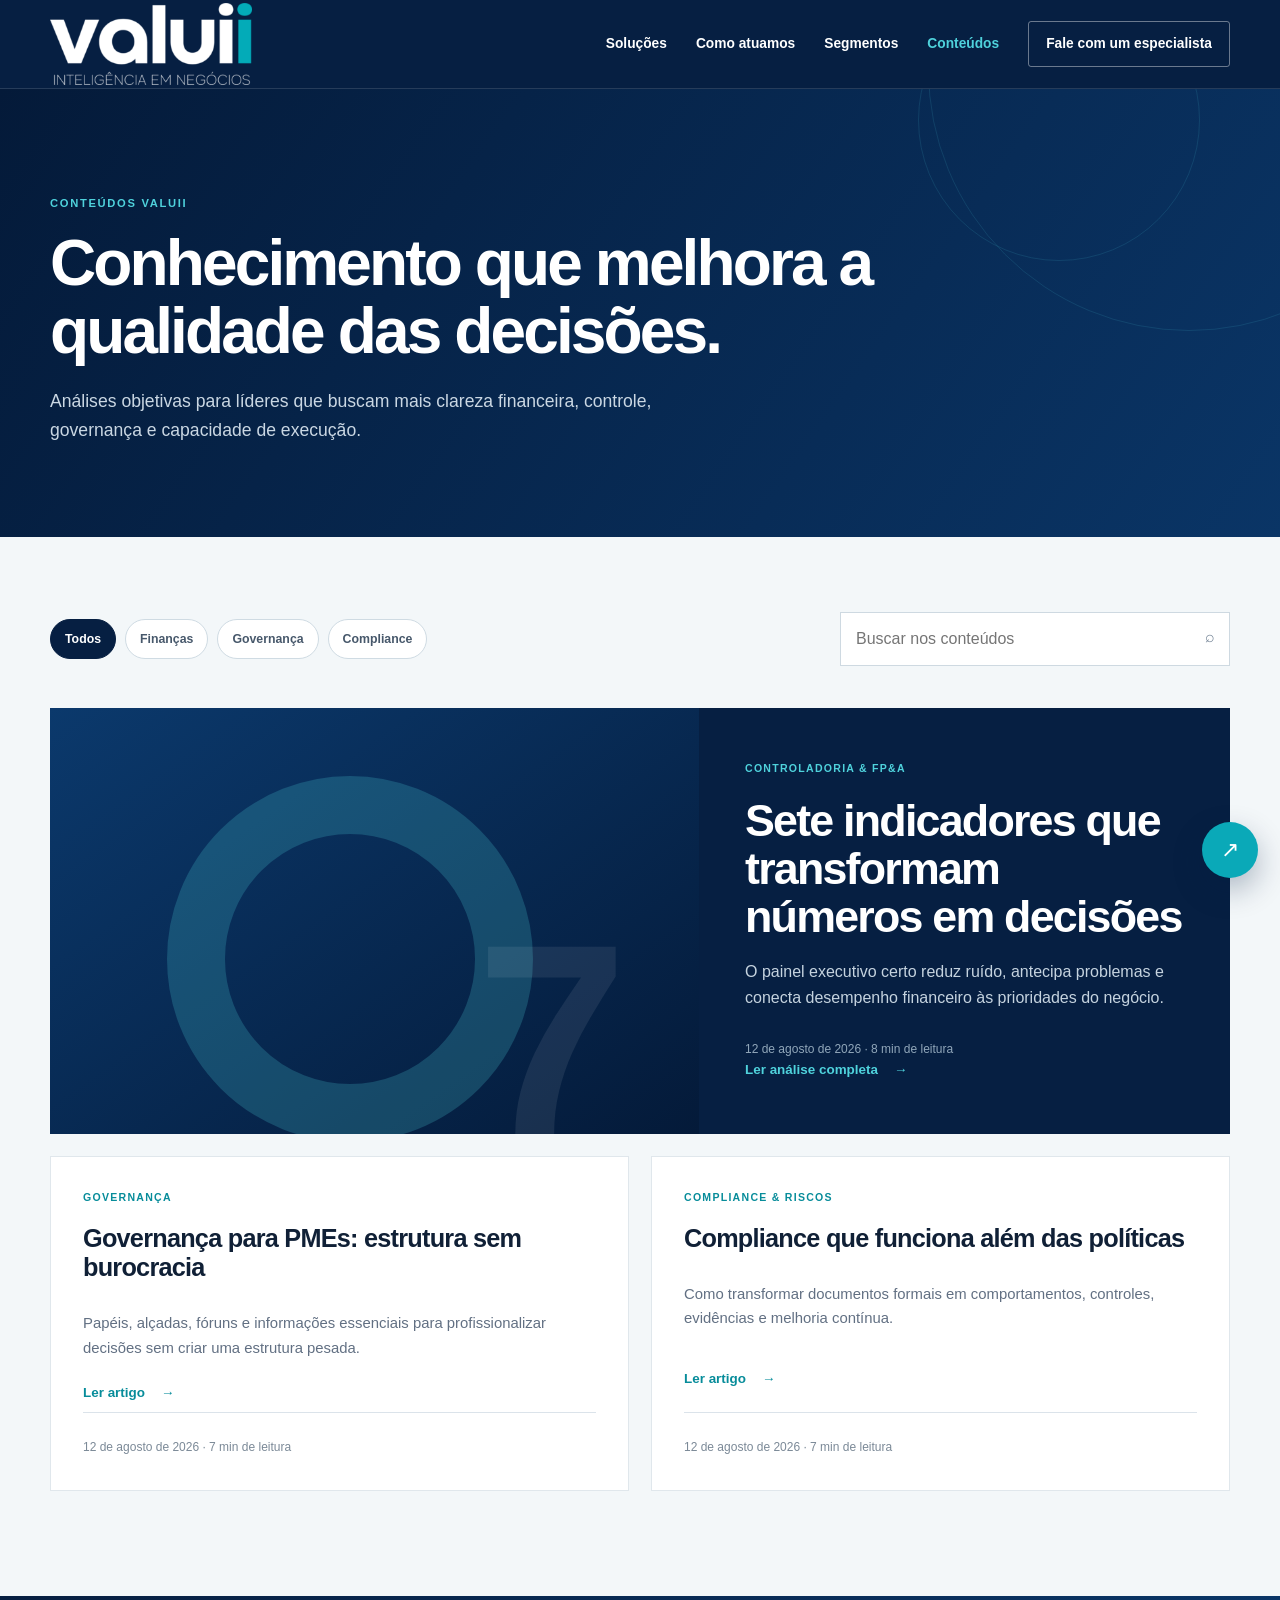
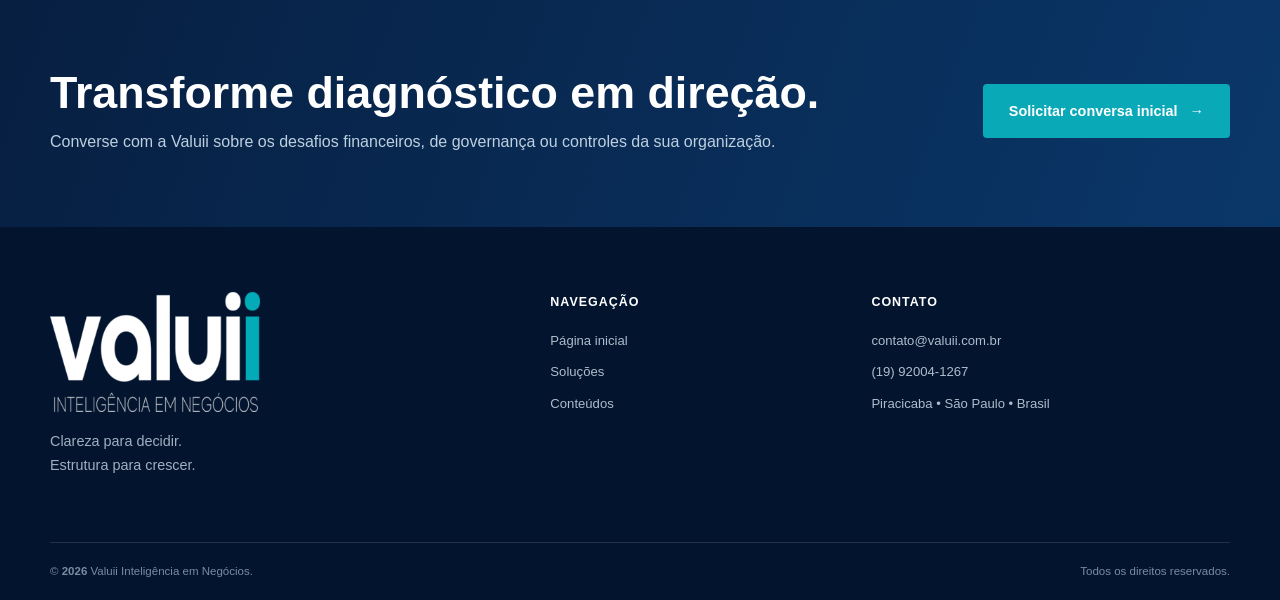
==== blog/index.html @ b2eab9a3 "feat: adiciona blog institucional com artigos e busca" ====
<!doctype html>
<html lang="pt-BR">
<head>
  <meta charset="utf-8">
  <meta name="viewport" content="width=device-width,initial-scale=1">
  <title>Conteúdos Valuii | Finanças, Governança, Auditoria e Compliance</title>
  <meta name="description" content="Análises práticas da Valuii sobre controladoria, finanças, governança, auditoria, compliance, riscos e estratégia empresarial.">
  <meta name="theme-color" content="#061f42">
  <meta property="og:title" content="Conteúdos Valuii">
  <meta property="og:description" content="Conhecimento aplicado para decisões empresariais mais seguras.">
  <meta property="og:type" content="website">
  <meta property="og:url" content="https://www.valuii.com.br/blog/">
  <link rel="canonical" href="https://www.valuii.com.br/blog/">
  <link rel="icon" type="image/png" sizes="512x512" href="../assets/favicon-valuii.png">
  <link rel="apple-touch-icon" href="../assets/favicon-valuii.png">
  <link rel="stylesheet" href="blog.css">
  <script type="application/ld+json">{"@context":"https://schema.org","@type":"Blog","name":"Conteúdos Valuii","url":"https://www.valuii.com.br/blog/","description":"Análises práticas sobre finanças, governança, controles, riscos e estratégia empresarial.","publisher":{"@type":"Organization","name":"Valuii Inteligência em Negócios","url":"https://www.valuii.com.br/"}}</script>
</head>
<body>
  <a class="skip-link" href="#conteudo">Ir para o conteúdo</a>
  <header class="site-header">
    <div class="nav-wrap container">
      <a class="brand" href="../" aria-label="Valuii — página inicial"><img src="../assets/logo-valuii-light.png" alt="Valuii Inteligência em Negócios" width="299" height="120"></a>
      <button class="menu-toggle" type="button" aria-label="Abrir menu" aria-expanded="false" aria-controls="main-nav"><span></span><span></span><span></span></button>
      <nav id="main-nav" class="main-nav" aria-label="Navegação principal"><a href="../#solucoes">Soluções</a><a href="../#metodo">Como atuamos</a><a href="../#segmentos">Segmentos</a><a href="./" aria-current="page">Conteúdos</a><a class="nav-cta" href="../#contato">Fale com um especialista</a></nav>
    </div>
  </header>
  <main id="conteudo">
    <section class="blog-hero">
      <div class="container"><span class="eyebrow">CONTEÚDOS VALUII</span><h1>Conhecimento que melhora a qualidade das decisões.</h1><p>Análises objetivas para líderes que buscam mais clareza financeira, controle, governança e capacidade de execução.</p></div>
    </section>
    <section class="blog-main">
      <div class="container">
        <div class="toolbar" aria-label="Ferramentas de busca e filtro">
          <div class="filters"><button class="filter active" type="button" data-filter="todos">Todos</button><button class="filter" type="button" data-filter="financas">Finanças</button><button class="filter" type="button" data-filter="governanca">Governança</button><button class="filter" type="button" data-filter="compliance">Compliance</button></div>
          <label class="search"><span aria-hidden="true">⌕</span><input id="blog-search" type="search" placeholder="Buscar nos conteúdos" aria-label="Buscar nos conteúdos"></label>
        </div>
        <article class="featured-post" data-category="financas">
          <div class="featured-visual" aria-hidden="true"></div>
          <div class="featured-copy"><span class="tag">Controladoria &amp; FP&amp;A</span><h2>Sete indicadores que transformam números em decisões</h2><p>O painel executivo certo reduz ruído, antecipa problemas e conecta desempenho financeiro às prioridades do negócio.</p><span class="meta">12 de agosto de 2026 · 8 min de leitura</span><a class="read-link" href="indicadores-gestao-financeira/">Ler análise completa <span>→</span></a></div>
        </article>
        <div class="post-grid">
          <article class="post-card" data-category="governanca"><span class="tag">Governança</span><h2>Governança para PMEs: estrutura sem burocracia</h2><p>Papéis, alçadas, fóruns e informações essenciais para profissionalizar decisões sem criar uma estrutura pesada.</p><a class="read-link" href="governanca-pmes/">Ler artigo <span>→</span></a><span class="meta">12 de agosto de 2026 · 7 min de leitura</span></article>
          <article class="post-card" data-category="compliance"><span class="tag">Compliance &amp; Riscos</span><h2>Compliance que funciona além das políticas</h2><p>Como transformar documentos formais em comportamentos, controles, evidências e melhoria contínua.</p><a class="read-link" href="compliance-na-pratica/">Ler artigo <span>→</span></a><span class="meta">12 de agosto de 2026 · 7 min de leitura</span></article>
        </div>
        <div class="empty">Nenhum conteúdo corresponde à busca realizada.</div>
      </div>
    </section>
    <section class="newsletter"><div class="container newsletter-grid"><div><h2>Transforme diagnóstico em direção.</h2><p>Converse com a Valuii sobre os desafios financeiros, de governança ou controles da sua organização.</p></div><a class="button" href="../#contato">Solicitar conversa inicial <span>→</span></a></div></section>
  </main>
  <footer class="footer"><div class="container footer-main"><div class="footer-brand"><img src="../assets/logo-valuii-light.png" alt="Valuii Inteligência em Negócios" width="299" height="120"><p>Clareza para decidir.<br>Estrutura para crescer.</p></div><div class="footer-links"><strong>Navegação</strong><a href="../">Página inicial</a><a href="../#solucoes">Soluções</a><a href="./">Conteúdos</a></div><div class="footer-links"><strong>Contato</strong><a href="mailto:contato@valuii.com.br">contato@valuii.com.br</a><a href="https://wa.me/5519920041267" target="_blank" rel="noopener">(19) 92004-1267</a><span>Piracicaba • São Paulo • Brasil</span></div></div><div class="container footer-bottom"><span>© <b data-year></b> Valuii Inteligência em Negócios.</span><span>Todos os direitos reservados.</span></div></footer>
  <a class="whatsapp-float" href="https://wa.me/5519920041267?text=Ol%C3%A1%2C%20gostaria%20de%20conhecer%20as%20solu%C3%A7%C3%B5es%20da%20Valuii." target="_blank" rel="noopener" aria-label="Conversar com a Valuii pelo WhatsApp">↗</a>
  <script src="blog.js" defer></script>
</body>
</html>
---- blog/blog.css ----
:root{--navy:#061f42;--navy2:#092d59;--cyan:#0aa9b8;--cyan2:#4fd2dc;--ink:#102036;--muted:#627083;--line:#dbe3ea;--soft:#f3f7f9;--white:#fff;--max:1180px;--reading:760px;--shadow:0 24px 60px rgba(4,28,58,.12)}
*{box-sizing:border-box}html{scroll-behavior:smooth}body{margin:0;color:var(--ink);background:#fff;font-family:"Avenir Next",Avenir,"Segoe UI",Roboto,Helvetica,Arial,sans-serif;line-height:1.65;-webkit-font-smoothing:antialiased}img{display:block;max-width:100%}a{color:inherit;text-decoration:none}button,input{font:inherit}.container{width:min(calc(100% - 40px),var(--max));margin-inline:auto}.skip-link{position:fixed;top:-100px;left:16px;z-index:999;background:#fff;color:var(--navy);padding:10px 16px}.skip-link:focus{top:12px}.site-header{position:relative;z-index:20;background:var(--navy);border-bottom:1px solid rgba(255,255,255,.13)}.site-header.is-scrolled{position:sticky;top:0;box-shadow:0 10px 30px rgba(0,0,0,.12)}.nav-wrap{height:88px;display:flex;align-items:center;justify-content:space-between}.brand img{width:202px;height:auto}.main-nav{display:flex;align-items:center;gap:29px;color:#fff;font-size:.86rem;font-weight:650}.main-nav a{transition:.2s}.main-nav a:hover,.main-nav a[aria-current=page]{color:var(--cyan2)}.nav-cta{padding:11px 17px;border:1px solid rgba(255,255,255,.4);border-radius:3px}.menu-toggle{display:none;background:none;border:0;padding:8px}.menu-toggle span{display:block;width:25px;height:2px;background:#fff;margin:5px}.blog-hero{position:relative;overflow:hidden;background:linear-gradient(125deg,#041a39,#0a3566);color:#fff;padding:100px 0 92px}.blog-hero:before,.blog-hero:after{content:"";position:absolute;border:1px solid rgba(79,210,220,.13);border-radius:50%}.blog-hero:before{width:520px;height:520px;right:-170px;top:-280px}.blog-hero:after{width:280px;height:280px;right:80px;top:-110px}.eyebrow{display:inline-block;color:var(--cyan2);font-size:.7rem;font-weight:800;letter-spacing:.15em;margin-bottom:18px}.blog-hero h1{max-width:850px;margin:0 0 22px;font-size:clamp(2.7rem,5vw,4.8rem);line-height:1.05;letter-spacing:-.045em}.blog-hero p{max-width:680px;margin:0;color:#cad7e3;font-size:1.1rem}.blog-main{padding:75px 0 105px;background:var(--soft)}.toolbar{display:grid;grid-template-columns:1fr minmax(260px,390px);gap:30px;align-items:center;margin-bottom:42px}.filters{display:flex;gap:9px;flex-wrap:wrap}.filter{border:1px solid #cfdbe3;background:#fff;color:#47586b;padding:9px 14px;border-radius:30px;font-size:.77rem;font-weight:750;cursor:pointer}.filter.active,.filter:hover{background:var(--navy);border-color:var(--navy);color:#fff}.search{position:relative}.search input{width:100%;border:1px solid #ced9e1;background:#fff;padding:13px 42px 13px 15px;outline:none}.search input:focus{border-color:var(--cyan);box-shadow:0 0 0 3px rgba(10,169,184,.12)}.search span{position:absolute;right:15px;top:12px;color:#708093}.featured-post{display:grid;grid-template-columns:1.1fr .9fr;background:var(--navy);color:#fff;margin-bottom:22px;overflow:hidden}.featured-visual{min-height:410px;position:relative;background:linear-gradient(145deg,#0b396c,#041a39)}.featured-visual:before{content:"";position:absolute;width:250px;height:250px;border:58px solid rgba(79,210,220,.22);border-radius:50%;left:18%;top:16%}.featured-visual:after{content:"7";position:absolute;right:11%;bottom:-10%;font-size:17rem;line-height:1;color:rgba(255,255,255,.08);font-weight:800}.featured-copy{padding:52px 46px;display:flex;flex-direction:column}.tag{color:#078c9a;font-size:.66rem;font-weight:850;letter-spacing:.12em;text-transform:uppercase}.featured-copy .tag{color:var(--cyan2)}.featured-copy h2{font-size:clamp(2rem,3.5vw,3.15rem);line-height:1.08;letter-spacing:-.04em;margin:18px 0}.featured-copy p{color:#c5d3df;margin:0 0 28px}.meta{color:#7b8997;font-size:.75rem}.featured-copy .meta{color:#91a7ba}.read-link{display:inline-flex;gap:16px;align-items:center;color:#078c9a;font-weight:800;font-size:.84rem;margin-top:auto}.featured-copy .read-link{color:var(--cyan2)}.post-grid{display:grid;grid-template-columns:repeat(2,1fr);gap:22px}.post-card{display:flex;flex-direction:column;min-height:335px;padding:32px;background:#fff;border:1px solid #e0e7ec;transition:.25s}.post-card:hover{transform:translateY(-6px);box-shadow:var(--shadow);border-color:transparent}.post-card h2{font-size:1.58rem;line-height:1.15;letter-spacing:-.03em;margin:18px 0 14px}.post-card p{color:var(--muted);font-size:.93rem}.post-card .meta{margin-top:auto;padding-top:25px;border-top:1px solid var(--line)}.empty{display:none;text-align:center;background:#fff;padding:60px;border:1px solid var(--line);color:var(--muted)}.newsletter{background:linear-gradient(110deg,#071f41,#0a3769);color:#fff;padding:72px 0}.newsletter-grid{display:grid;grid-template-columns:1fr auto;gap:50px;align-items:center}.newsletter h2{font-size:clamp(2rem,3.5vw,3rem);line-height:1.1;margin:0 0 12px}.newsletter p{margin:0;color:#bed0df}.button{display:inline-flex;align-items:center;justify-content:center;gap:12px;min-height:54px;padding:0 25px;border:1px solid transparent;border-radius:4px;font-size:.9rem;font-weight:750;background:var(--cyan);color:#fff;transition:.2s}.button:hover{background:#078f9c;transform:translateY(-2px)}.footer{background:#03152e;color:#fff;padding-top:65px}.footer-main{display:grid;grid-template-columns:1.2fr .7fr 1fr;gap:70px;padding-bottom:50px}.footer-brand img{width:210px;margin-bottom:18px}.footer-brand p{color:#9fb0c0;font-size:.9rem}.footer-links{display:flex;flex-direction:column;gap:10px;font-size:.82rem;color:#aebdcc}.footer-links strong{color:#fff;margin-bottom:7px;font-size:.78rem;letter-spacing:.08em;text-transform:uppercase}.footer-links a:hover{color:var(--cyan2)}.footer-bottom{border-top:1px solid rgba(255,255,255,.12);padding:19px 0;display:flex;justify-content:space-between;color:#778da2;font-size:.72rem}.whatsapp-float{position:fixed;z-index:50;right:22px;bottom:22px;width:56px;height:56px;border-radius:50%;display:grid;place-items:center;background:var(--cyan);color:#fff;font-size:1.4rem;box-shadow:0 12px 30px rgba(4,31,66,.3)}
.article-hero{background:linear-gradient(125deg,#041a39,#0a3566);color:#fff;padding:86px 0 78px}.breadcrumbs{display:flex;gap:8px;flex-wrap:wrap;color:#9db2c5;font-size:.75rem;margin-bottom:38px}.breadcrumbs a:hover{color:var(--cyan2)}.article-hero h1{max-width:900px;font-size:clamp(2.55rem,5vw,4.65rem);line-height:1.04;letter-spacing:-.045em;margin:16px 0 24px}.article-hero .lead{max-width:780px;color:#cad7e3;font-size:1.14rem;margin-bottom:30px}.article-hero .meta{color:#a7bacb}.article-layout{display:grid;grid-template-columns:minmax(0,var(--reading)) 280px;gap:75px;align-items:start;padding:78px 0 105px}.article-body{font-size:1.04rem}.article-body>p:first-of-type{font-size:1.22rem;color:#37495e}.article-body h2{font-size:2rem;line-height:1.16;letter-spacing:-.035em;margin:55px 0 18px;color:var(--navy)}.article-body h3{font-size:1.3rem;margin:35px 0 12px}.article-body p{margin:0 0 22px}.article-body ul,.article-body ol{padding-left:24px;margin:0 0 26px}.article-body li{margin:8px 0}.article-body strong{color:var(--navy)}.article-body blockquote{margin:38px 0;padding:25px 28px;border-left:4px solid var(--cyan);background:var(--soft);color:#34475c;font-size:1.12rem}.article-table{width:100%;border-collapse:collapse;margin:30px 0;font-size:.9rem}.article-table th,.article-table td{padding:13px 14px;border:1px solid var(--line);text-align:left;vertical-align:top}.article-table th{background:var(--navy);color:#fff}.article-table tr:nth-child(even) td{background:#f7fafb}.article-aside{position:sticky;top:118px}.aside-card{border:1px solid var(--line);padding:25px;margin-bottom:18px}.aside-card strong{display:block;color:var(--navy);margin-bottom:12px}.aside-card p{color:var(--muted);font-size:.85rem}.aside-card a{color:#078c9a;font-weight:800;font-size:.82rem}.article-cta{margin-top:55px;padding:38px;background:linear-gradient(125deg,#061f42,#0a3769);color:#fff}.article-cta h2{color:#fff;margin:0 0 13px}.article-cta p{color:#c7d4e1}.article-cta .button{margin-top:10px}.share-row{display:flex;gap:10px;align-items:center;margin-top:35px;padding-top:25px;border-top:1px solid var(--line)}.share-row button{border:1px solid var(--line);background:#fff;padding:9px 13px;cursor:pointer;color:#506176}.share-row button:hover{border-color:var(--cyan);color:#078c9a}
@media(max-width:900px){.main-nav{position:absolute;inset:88px 0 auto;background:var(--navy);display:none;flex-direction:column;align-items:stretch;padding:25px 30px 34px}.main-nav.open{display:flex}.menu-toggle{display:block}.toolbar{grid-template-columns:1fr}.featured-post{grid-template-columns:1fr}.featured-visual{min-height:270px}.article-layout{grid-template-columns:1fr}.article-aside{position:static}.newsletter-grid{grid-template-columns:1fr}.footer-main{grid-template-columns:1fr 1fr}.footer-brand{grid-column:1/-1}}
@media(max-width:650px){.container{width:min(calc(100% - 30px),var(--max))}.nav-wrap{height:78px}.brand img{width:168px}.main-nav{inset:78px 0 auto}.blog-hero{padding:72px 0 65px}.blog-main{padding:55px 0 75px}.post-grid{grid-template-columns:1fr}.featured-copy{padding:35px 26px}.featured-visual{min-height:220px}.article-hero{padding:62px 0}.article-layout{padding:55px 0 75px}.article-body{font-size:1rem}.article-body h2{font-size:1.65rem}.article-table{display:block;overflow-x:auto}.article-cta{padding:28px 23px}.footer-main{grid-template-columns:1fr;gap:35px}.footer-brand{grid-column:auto}.footer-bottom{display:block}.footer-bottom span{display:block}.whatsapp-float{width:50px;height:50px}}
@media(prefers-reduced-motion:reduce){html{scroll-behavior:auto}*{transition:none!important}}
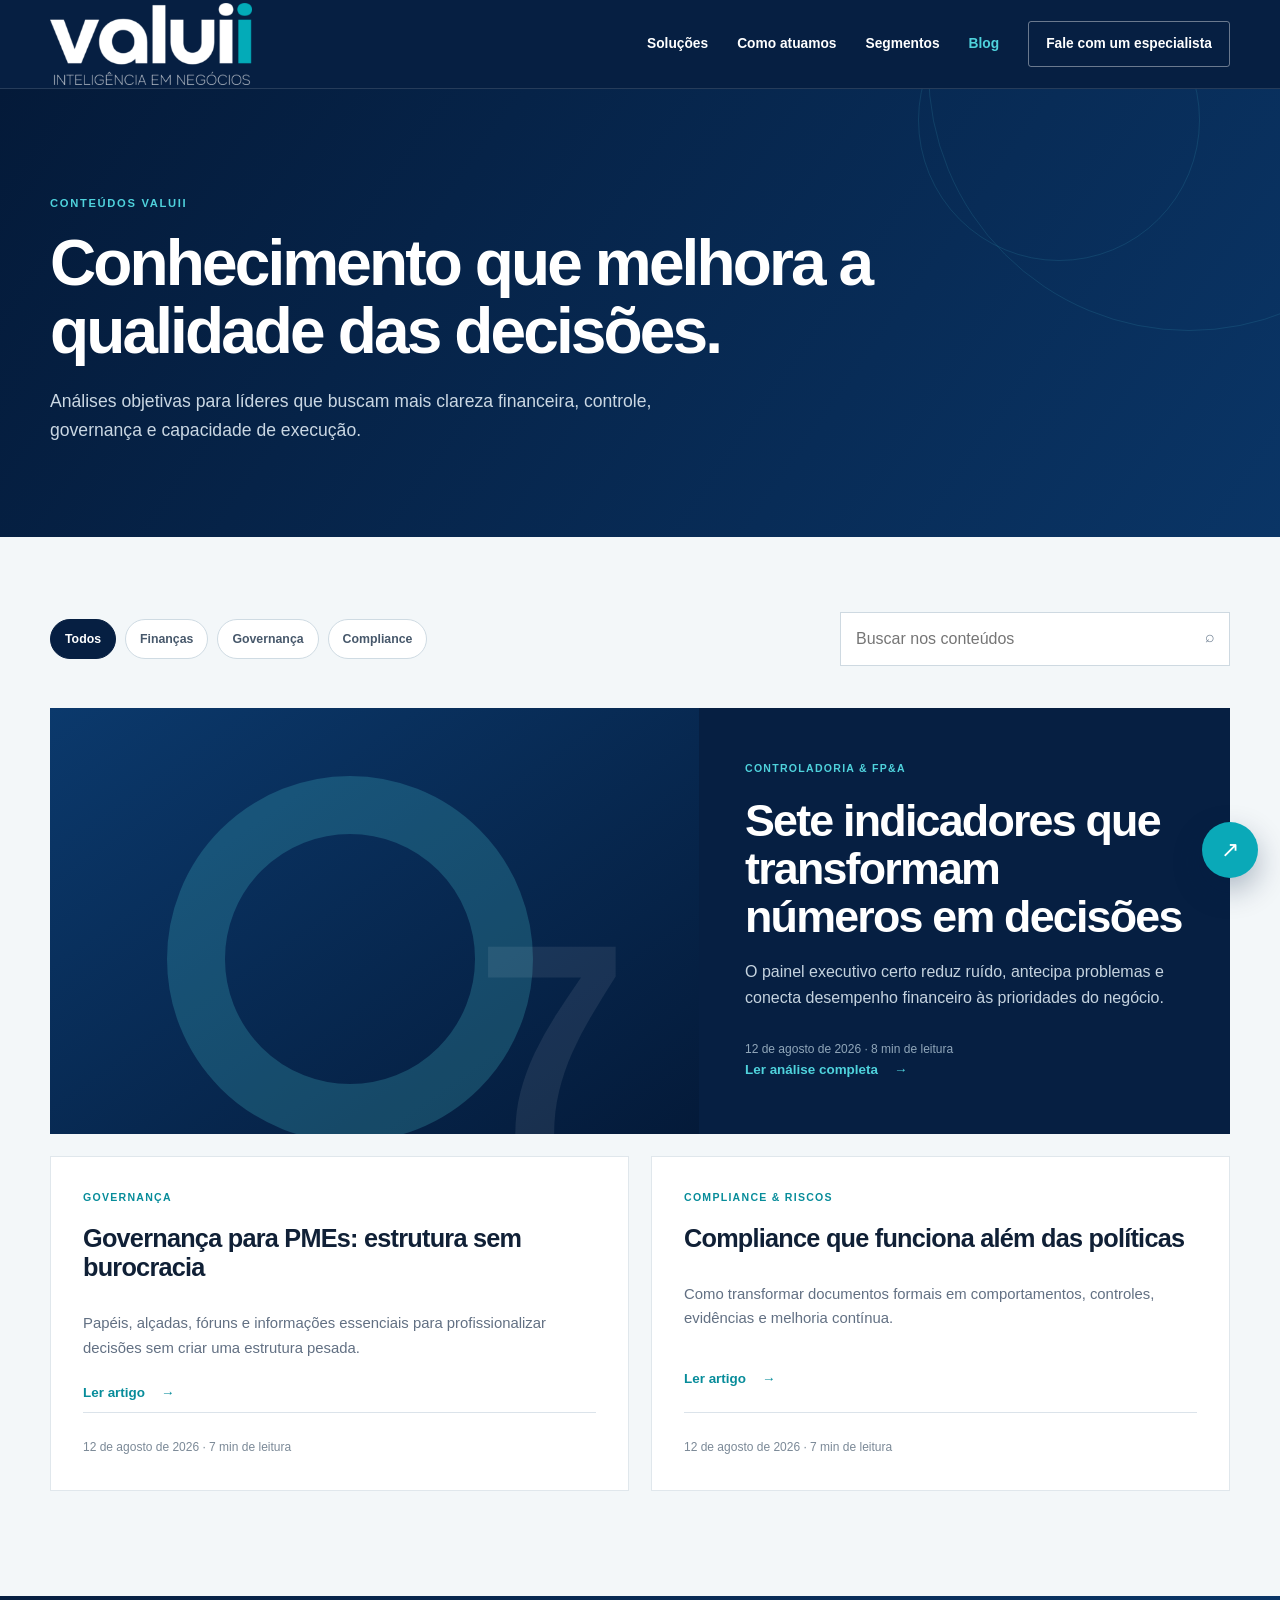
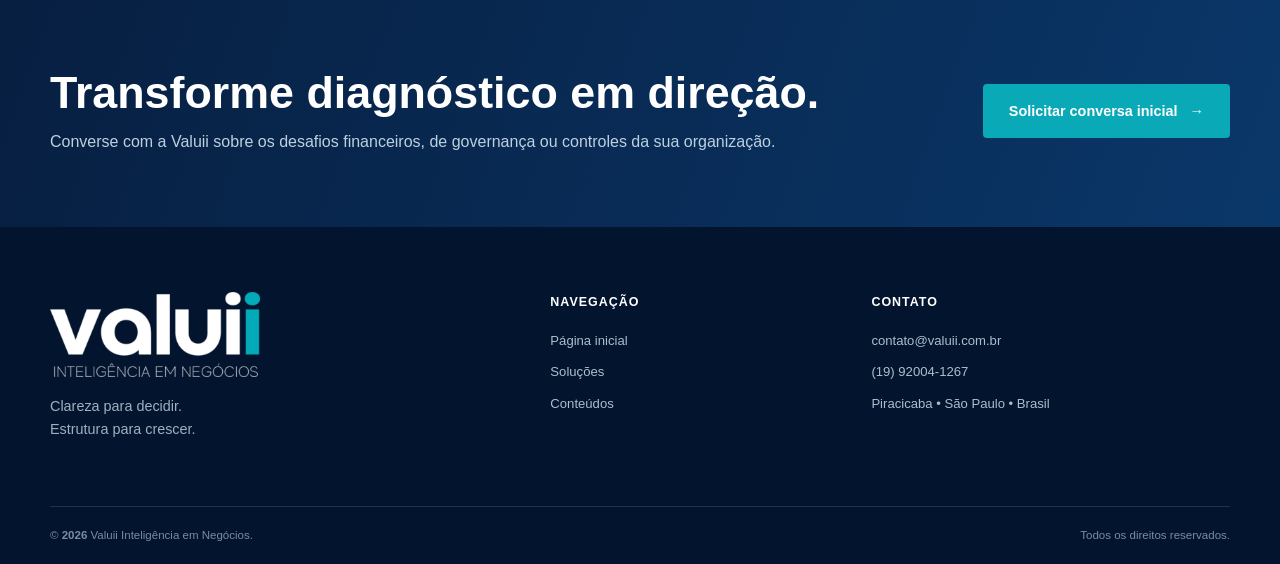
==== commit 7f1cae78: "fix: corrige logo móvel e identifica blog no menu" ====
--- a/blog/index.html
+++ b/blog/index.html
@@ -22,7 +22,7 @@
     <div class="nav-wrap container">
       <a class="brand" href="../" aria-label="Valuii — página inicial"><img src="../assets/logo-valuii-light.png" alt="Valuii Inteligência em Negócios" width="299" height="120"></a>
       <button class="menu-toggle" type="button" aria-label="Abrir menu" aria-expanded="false" aria-controls="main-nav"><span></span><span></span><span></span></button>
-      <nav id="main-nav" class="main-nav" aria-label="Navegação principal"><a href="../#solucoes">Soluções</a><a href="../#metodo">Como atuamos</a><a href="../#segmentos">Segmentos</a><a href="./" aria-current="page">Conteúdos</a><a class="nav-cta" href="../#contato">Fale com um especialista</a></nav>
+      <nav id="main-nav" class="main-nav" aria-label="Navegação principal"><a href="../#solucoes">Soluções</a><a href="../#metodo">Como atuamos</a><a href="../#segmentos">Segmentos</a><a href="./" aria-current="page">Blog</a><a class="nav-cta" href="../#contato">Fale com um especialista</a></nav>
     </div>
   </header>
   <main id="conteudo">
--- a/blog/blog.css
+++ b/blog/blog.css
@@ -3,4 +3,6 @@
 .article-hero{background:linear-gradient(125deg,#041a39,#0a3566);color:#fff;padding:86px 0 78px}.breadcrumbs{display:flex;gap:8px;flex-wrap:wrap;color:#9db2c5;font-size:.75rem;margin-bottom:38px}.breadcrumbs a:hover{color:var(--cyan2)}.article-hero h1{max-width:900px;font-size:clamp(2.55rem,5vw,4.65rem);line-height:1.04;letter-spacing:-.045em;margin:16px 0 24px}.article-hero .lead{max-width:780px;color:#cad7e3;font-size:1.14rem;margin-bottom:30px}.article-hero .meta{color:#a7bacb}.article-layout{display:grid;grid-template-columns:minmax(0,var(--reading)) 280px;gap:75px;align-items:start;padding:78px 0 105px}.article-body{font-size:1.04rem}.article-body>p:first-of-type{font-size:1.22rem;color:#37495e}.article-body h2{font-size:2rem;line-height:1.16;letter-spacing:-.035em;margin:55px 0 18px;color:var(--navy)}.article-body h3{font-size:1.3rem;margin:35px 0 12px}.article-body p{margin:0 0 22px}.article-body ul,.article-body ol{padding-left:24px;margin:0 0 26px}.article-body li{margin:8px 0}.article-body strong{color:var(--navy)}.article-body blockquote{margin:38px 0;padding:25px 28px;border-left:4px solid var(--cyan);background:var(--soft);color:#34475c;font-size:1.12rem}.article-table{width:100%;border-collapse:collapse;margin:30px 0;font-size:.9rem}.article-table th,.article-table td{padding:13px 14px;border:1px solid var(--line);text-align:left;vertical-align:top}.article-table th{background:var(--navy);color:#fff}.article-table tr:nth-child(even) td{background:#f7fafb}.article-aside{position:sticky;top:118px}.aside-card{border:1px solid var(--line);padding:25px;margin-bottom:18px}.aside-card strong{display:block;color:var(--navy);margin-bottom:12px}.aside-card p{color:var(--muted);font-size:.85rem}.aside-card a{color:#078c9a;font-weight:800;font-size:.82rem}.article-cta{margin-top:55px;padding:38px;background:linear-gradient(125deg,#061f42,#0a3769);color:#fff}.article-cta h2{color:#fff;margin:0 0 13px}.article-cta p{color:#c7d4e1}.article-cta .button{margin-top:10px}.share-row{display:flex;gap:10px;align-items:center;margin-top:35px;padding-top:25px;border-top:1px solid var(--line)}.share-row button{border:1px solid var(--line);background:#fff;padding:9px 13px;cursor:pointer;color:#506176}.share-row button:hover{border-color:var(--cyan);color:#078c9a}
 @media(max-width:900px){.main-nav{position:absolute;inset:88px 0 auto;background:var(--navy);display:none;flex-direction:column;align-items:stretch;padding:25px 30px 34px}.main-nav.open{display:flex}.menu-toggle{display:block}.toolbar{grid-template-columns:1fr}.featured-post{grid-template-columns:1fr}.featured-visual{min-height:270px}.article-layout{grid-template-columns:1fr}.article-aside{position:static}.newsletter-grid{grid-template-columns:1fr}.footer-main{grid-template-columns:1fr 1fr}.footer-brand{grid-column:1/-1}}
 @media(max-width:650px){.container{width:min(calc(100% - 30px),var(--max))}.nav-wrap{height:78px}.brand img{width:168px}.main-nav{inset:78px 0 auto}.blog-hero{padding:72px 0 65px}.blog-main{padding:55px 0 75px}.post-grid{grid-template-columns:1fr}.featured-copy{padding:35px 26px}.featured-visual{min-height:220px}.article-hero{padding:62px 0}.article-layout{padding:55px 0 75px}.article-body{font-size:1rem}.article-body h2{font-size:1.65rem}.article-table{display:block;overflow-x:auto}.article-cta{padding:28px 23px}.footer-main{grid-template-columns:1fr;gap:35px}.footer-brand{grid-column:auto}.footer-bottom{display:block}.footer-bottom span{display:block}.whatsapp-float{width:50px;height:50px}}
+.footer-brand img{width:min(210px,100%);height:auto;object-fit:contain}
+@media(max-width:650px){.footer-brand img{width:min(190px,100%)}}
 @media(prefers-reduced-motion:reduce){html{scroll-behavior:auto}*{transition:none!important}}
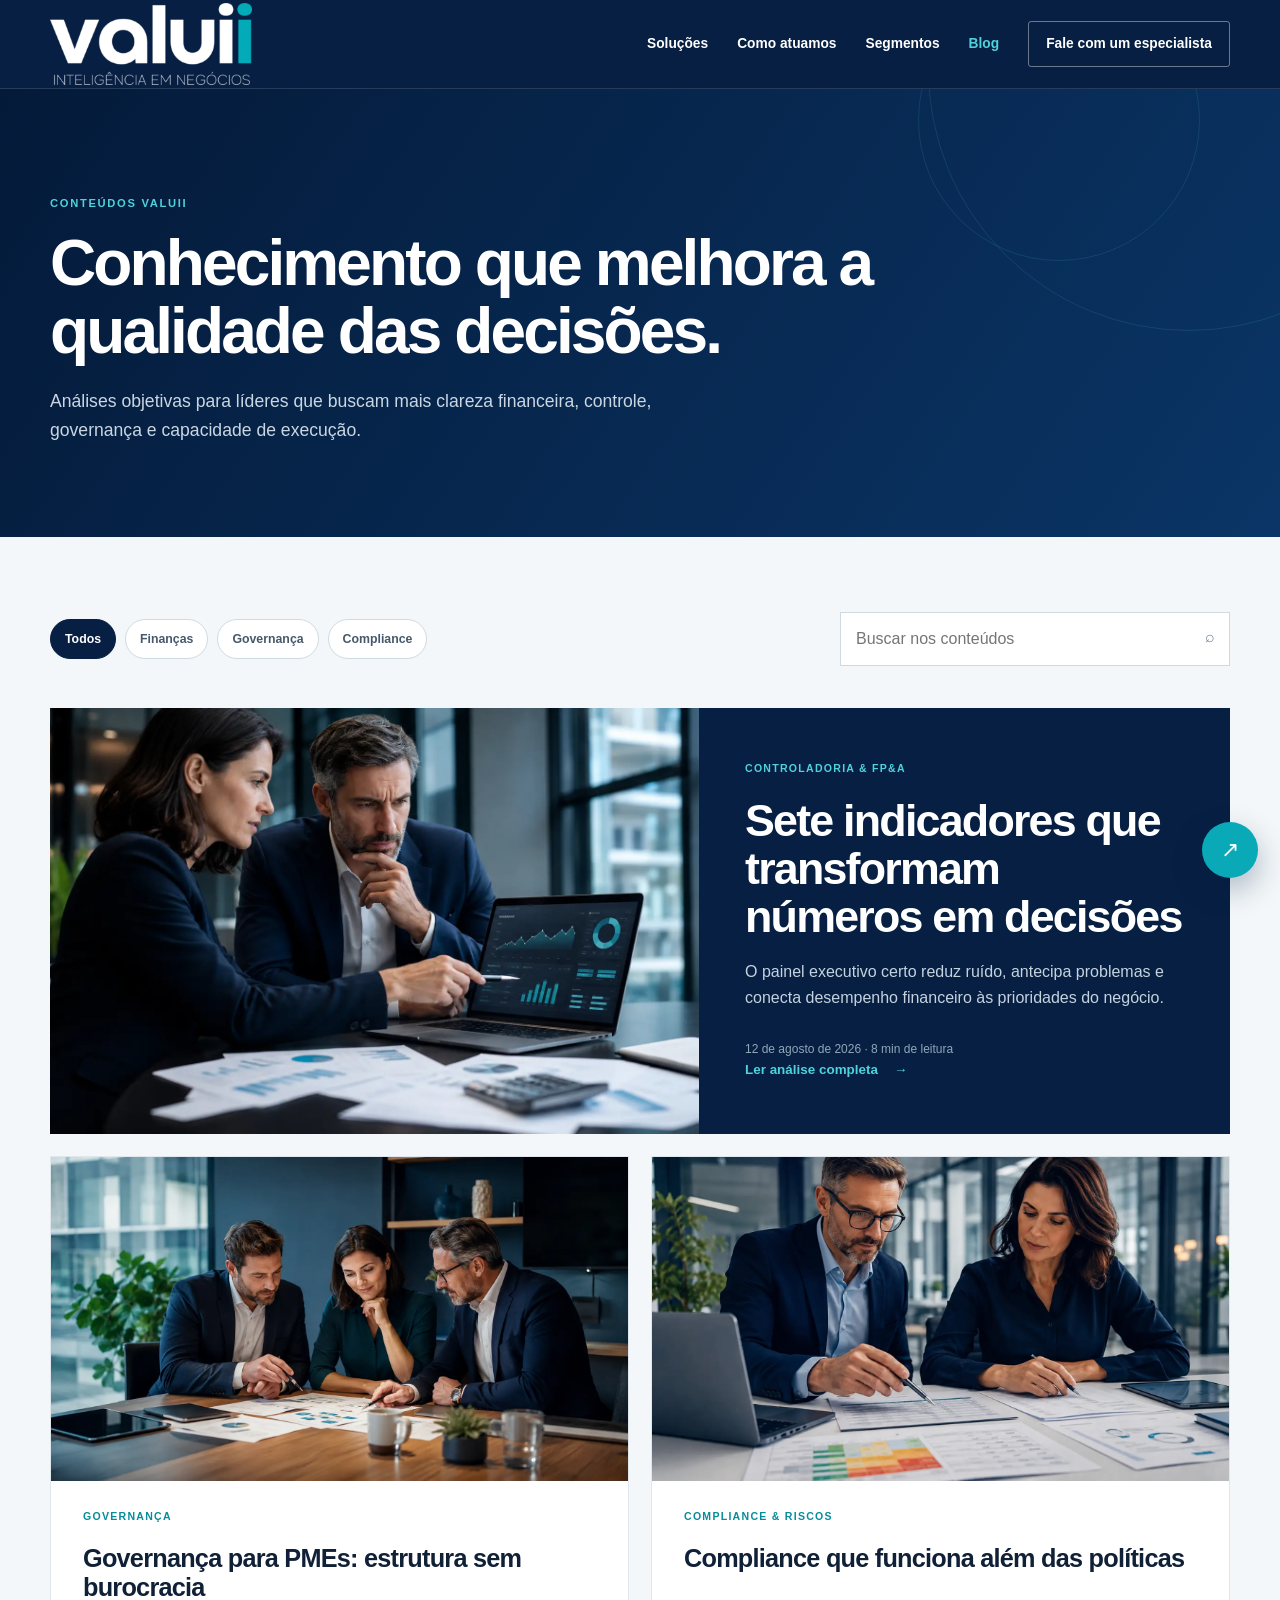
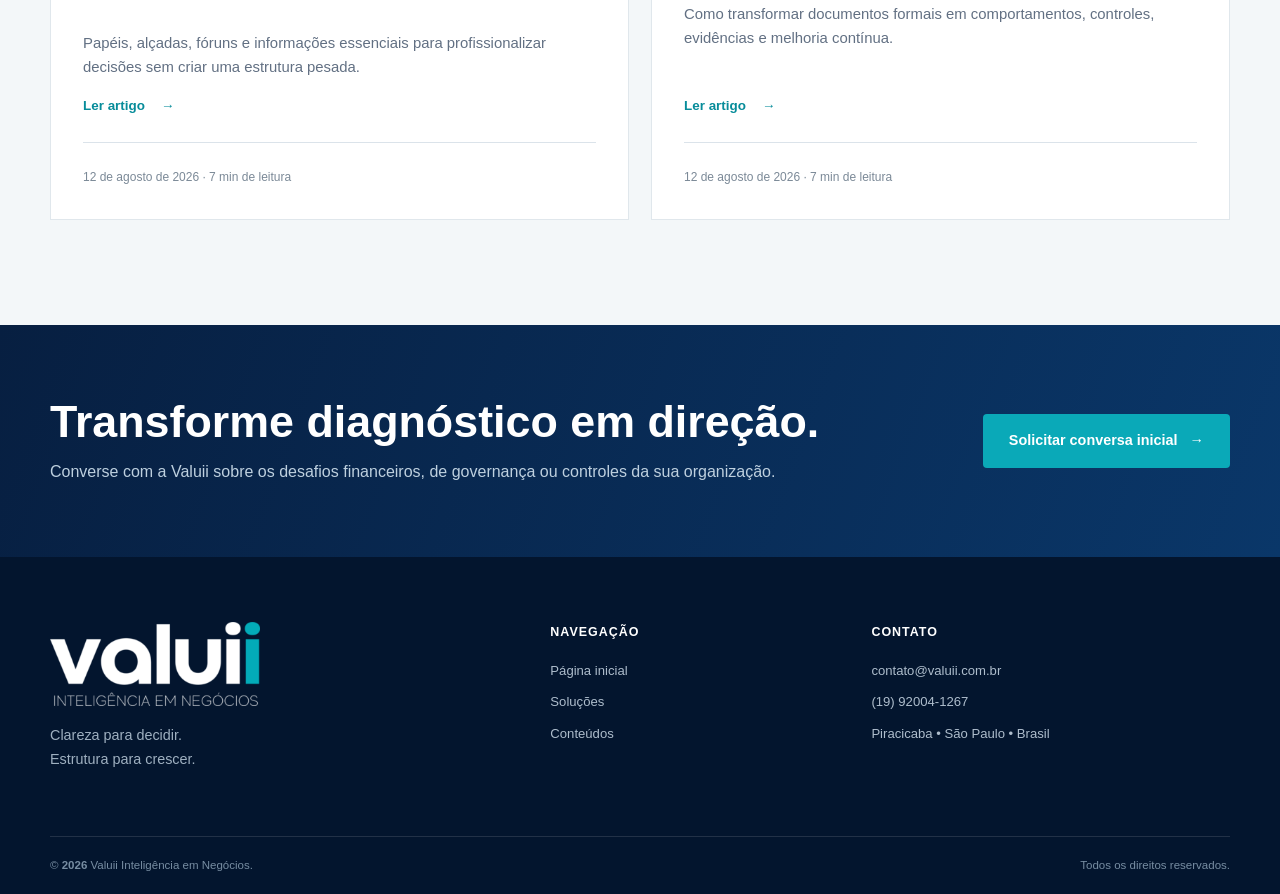
==== commit 5b96df27: "Adicionar imagens de destaque aos artigos do blog" ====
--- a/blog/index.html
+++ b/blog/index.html
@@ -10,6 +10,10 @@
   <meta property="og:description" content="Conhecimento aplicado para decisões empresariais mais seguras.">
   <meta property="og:type" content="website">
   <meta property="og:url" content="https://www.valuii.com.br/blog/">
+  <meta property="og:image" content="https://www.valuii.com.br/assets/blog/indicadores-gestao-financeira.webp">
+  <meta property="og:image:alt" content="Executivos analisando indicadores financeiros em um painel digital">
+  <meta name="twitter:card" content="summary_large_image">
+  <meta name="twitter:image" content="https://www.valuii.com.br/assets/blog/indicadores-gestao-financeira.webp">
   <link rel="canonical" href="https://www.valuii.com.br/blog/">
   <link rel="icon" type="image/png" sizes="512x512" href="../assets/favicon-valuii.png">
   <link rel="apple-touch-icon" href="../assets/favicon-valuii.png">
@@ -36,12 +40,12 @@
           <label class="search"><span aria-hidden="true">⌕</span><input id="blog-search" type="search" placeholder="Buscar nos conteúdos" aria-label="Buscar nos conteúdos"></label>
         </div>
         <article class="featured-post" data-category="financas">
-          <div class="featured-visual" aria-hidden="true"></div>
+          <a class="featured-visual" href="indicadores-gestao-financeira/" aria-label="Ler: Sete indicadores que transformam números em decisões"><img src="../assets/blog/indicadores-gestao-financeira.webp" alt="Executivos analisando indicadores financeiros em um painel digital" width="1600" height="900" fetchpriority="high"></a>
           <div class="featured-copy"><span class="tag">Controladoria &amp; FP&amp;A</span><h2>Sete indicadores que transformam números em decisões</h2><p>O painel executivo certo reduz ruído, antecipa problemas e conecta desempenho financeiro às prioridades do negócio.</p><span class="meta">12 de agosto de 2026 · 8 min de leitura</span><a class="read-link" href="indicadores-gestao-financeira/">Ler análise completa <span>→</span></a></div>
         </article>
         <div class="post-grid">
-          <article class="post-card" data-category="governanca"><span class="tag">Governança</span><h2>Governança para PMEs: estrutura sem burocracia</h2><p>Papéis, alçadas, fóruns e informações essenciais para profissionalizar decisões sem criar uma estrutura pesada.</p><a class="read-link" href="governanca-pmes/">Ler artigo <span>→</span></a><span class="meta">12 de agosto de 2026 · 7 min de leitura</span></article>
-          <article class="post-card" data-category="compliance"><span class="tag">Compliance &amp; Riscos</span><h2>Compliance que funciona além das políticas</h2><p>Como transformar documentos formais em comportamentos, controles, evidências e melhoria contínua.</p><a class="read-link" href="compliance-na-pratica/">Ler artigo <span>→</span></a><span class="meta">12 de agosto de 2026 · 7 min de leitura</span></article>
+          <article class="post-card" data-category="governanca"><a class="post-image" href="governanca-pmes/" aria-label="Ler: Governança para PMEs: estrutura sem burocracia"><img src="../assets/blog/governanca-pmes.webp" alt="Líderes empresariais definindo responsabilidades e decisões de governança" width="1600" height="900" loading="lazy"></a><div class="post-card-copy"><span class="tag">Governança</span><h2>Governança para PMEs: estrutura sem burocracia</h2><p>Papéis, alçadas, fóruns e informações essenciais para profissionalizar decisões sem criar uma estrutura pesada.</p><a class="read-link" href="governanca-pmes/">Ler artigo <span>→</span></a><span class="meta">12 de agosto de 2026 · 7 min de leitura</span></div></article>
+          <article class="post-card" data-category="compliance"><a class="post-image" href="compliance-na-pratica/" aria-label="Ler: Compliance que funciona além das políticas"><img src="../assets/blog/compliance-na-pratica.webp" alt="Especialistas revisando controles, riscos e evidências de compliance" width="1600" height="900" loading="lazy"></a><div class="post-card-copy"><span class="tag">Compliance &amp; Riscos</span><h2>Compliance que funciona além das políticas</h2><p>Como transformar documentos formais em comportamentos, controles, evidências e melhoria contínua.</p><a class="read-link" href="compliance-na-pratica/">Ler artigo <span>→</span></a><span class="meta">12 de agosto de 2026 · 7 min de leitura</span></div></article>
         </div>
         <div class="empty">Nenhum conteúdo corresponde à busca realizada.</div>
       </div>
--- a/blog/blog.css
+++ b/blog/blog.css
@@ -6,3 +6,20 @@
 .footer-brand img{width:min(210px,100%);height:auto;object-fit:contain}
 @media(max-width:650px){.footer-brand img{width:min(190px,100%)}}
 @media(prefers-reduced-motion:reduce){html{scroll-behavior:auto}*{transition:none!important}}
+
+/* Padrão editorial: todo artigo possui fotografia de destaque responsiva. */
+.featured-visual{overflow:hidden;background:#dbe7ed}
+.featured-visual:before,.featured-visual:after{display:none}
+.featured-visual img{width:100%;height:100%;min-height:410px;object-fit:cover;transition:transform .45s ease}
+.featured-visual:hover img{transform:scale(1.025)}
+.post-card{min-height:460px;padding:0;overflow:hidden}
+.post-image{display:block;overflow:hidden;aspect-ratio:16/9;background:#dbe7ed}
+.post-image img{width:100%;height:100%;object-fit:cover;transition:transform .45s ease}
+.post-card:hover .post-image img{transform:scale(1.035)}
+.post-card-copy{display:flex;flex:1;flex-direction:column;padding:27px 32px 32px}
+.post-card .meta{margin-top:25px}
+.article-cover{margin-top:48px;margin-bottom:0;overflow:hidden;background:#dbe7ed;box-shadow:var(--shadow)}
+.article-cover img{width:100%;aspect-ratio:16/9;object-fit:cover}
+.article-cover+.article-layout{padding-top:62px}
+@media(max-width:900px){.featured-visual img{min-height:270px}}
+@media(max-width:650px){.featured-visual img{min-height:220px}.post-card-copy{padding:24px 24px 28px}.article-cover{margin-top:28px}.article-cover+.article-layout{padding-top:42px}}
